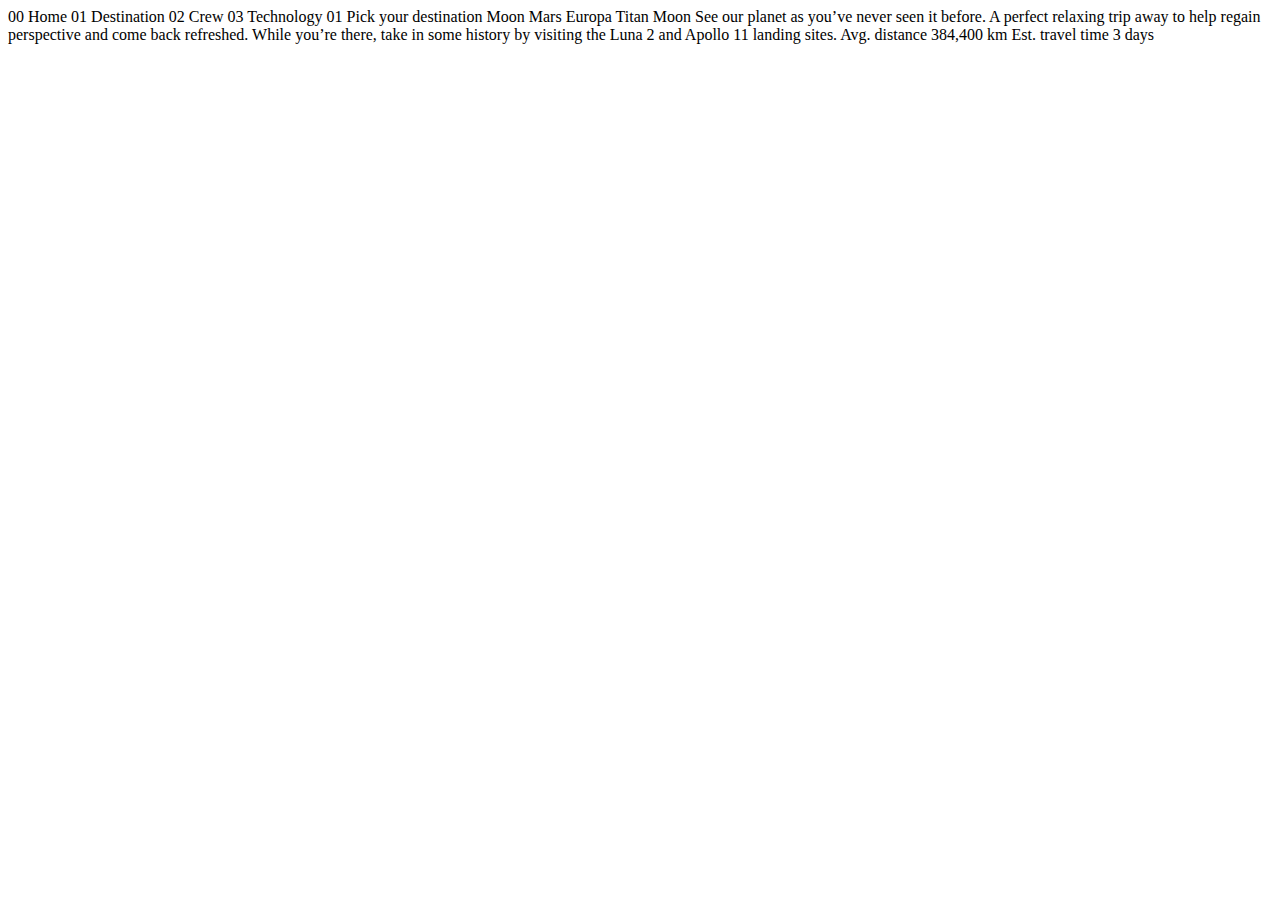
==== starter-code/destination-moon.html @ bcc38e99 "Fisrt commit" ====
<!DOCTYPE html>
<html lang="en">
<head>
  <meta charset="UTF-8">
  <meta name="viewport" content="width=device-width, initial-scale=1.0">

  <link rel="icon" type="image/png" sizes="32x32" href="./assets/favicon-32x32.png">
  
  <title>Frontend Mentor | Space tourism website</title>
</head>
<body>

  00 Home
  01 Destination
  02 Crew
  03 Technology

  01 Pick your destination

  Moon
  Mars
  Europa
  Titan

  Moon

  See our planet as you’ve never seen it before. A perfect relaxing trip away to help 
  regain perspective and come back refreshed. While you’re there, take in some history 
  by visiting the Luna 2 and Apollo 11 landing sites.

  Avg. distance
  384,400 km

  Est. travel time
  3 days
</body>
</html>
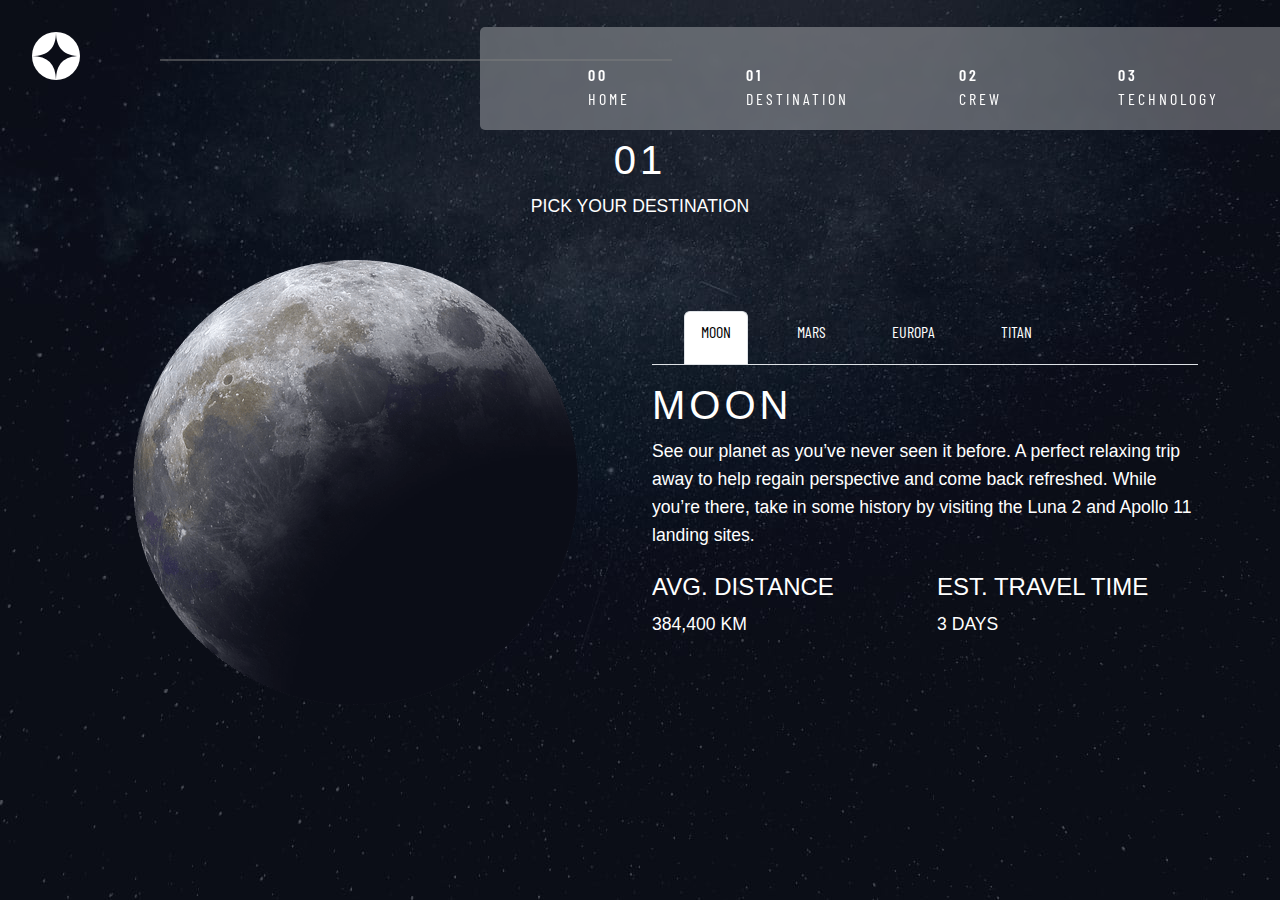
==== commit d1bc791f: "Initiate moon page" ====
--- a/starter-code/destination-moon.html
+++ b/starter-code/destination-moon.html
@@ -1,4 +1,4 @@
-<!DOCTYPE html>
+<!-- <!DOCTYPE html>
 <html lang="en">
 <head>
   <meta charset="UTF-8">
@@ -34,4 +34,105 @@
   Est. travel time
   3 days
 </body>
+</html> -->
+<!DOCTYPE html>
+<html lang="en">
+
+<head>
+  <meta charset="UTF-8" />
+  <meta name="viewport" content="width=device-width, initial-scale=1.0" />
+
+  <link rel="icon" type="image/png" sizes="32x32" href="./assets/favicon-32x32.png" />
+  <link rel="preconnect" href="https://fonts.googleapis.com">
+  <link rel="preconnect" href="https://fonts.gstatic.com" crossorigin>
+  <link
+    href="https://fonts.googleapis.com/css2?family=Barlow+Condensed:ital,wght@0,100;0,200;0,300;0,400;0,500;0,600;0,700;0,800;0,900;1,100;1,200;1,300;1,400;1,500;1,600;1,700;1,800;1,900&family=Barlow:ital,wght@0,100;0,200;0,300;0,400;0,500;0,600;0,700;0,800;0,900;1,100;1,200;1,300;1,400;1,500;1,600;1,700;1,800;1,900&family=Bellefair&display=swap"
+    rel="stylesheet">
+  <link href="https://cdn.jsdelivr.net/npm/bootstrap@5.3.3/dist/css/bootstrap.min.css" rel="stylesheet"
+    integrity="sha384-QWTKZyjpPEjISv5WaRU9OFeRpok6YctnYmDr5pNlyT2bRjXh0JMhjY6hW+ALEwIH" crossorigin="anonymous">
+
+  <link rel="stylesheet" href="styles/technology.css" />
+
+  <title>Frontend Mentor | Space tourism website</title>
+</head>
+
+<body>
+  <header>
+    <div class="container-nav">
+      <div class="img-size">
+        <img src="assets/shared/logo.svg" alt="logo" />
+      </div>
+      <div class="mark-line"></div>
+      <nav class="nav-links">
+        <ul class="nav-items">
+          <li><a href="index.html" class="nav-link"><strong>00</strong> HOME</a></li>
+          <li><a href="destination-moon.html" class="nav-link"><strong>01</strong> DESTINATION</a></li>
+          <li><a href="crew-pilot.html" class="nav-link"><strong>02</strong> CREW</a></li>
+          <li><a href="technology-vehicle.html" class="nav-link"><strong>03</strong> TECHNOLOGY</a></li>
+        </ul>
+      </nav>
+    </div>
+  </header>
+  <main>
+    <div class="container">
+      <div class="row text-center my-4">
+        <div class="col">
+          <h1>01</h1>
+          <p>PICK YOUR DESTINATION</p>
+        </div>
+      </div>
+    
+      <div class="row align-items-center">
+        <!-- Imagem da Lua -->
+        <div class="col-md-6 text-center">
+          <img src="assets/destination/image-moon.png" alt="Moon Image" class="img-fluid">
+        </div>
+    
+        <!-- Conteúdo Textual -->
+        <div class="col-md-6">
+          <div class="destination-links">
+            <ul class="nav nav-tabs mb-3">
+              <li class="nav-item">
+                <a class="nav-link active" href="#">MOON</a>
+              </li>
+              <li class="nav-item">
+                <a class="nav-link" href="#">MARS</a>
+              </li>
+              <li class="nav-item">
+                <a class="nav-link" href="#">EUROPA</a>
+              </li>
+              <li class="nav-item">
+                <a class="nav-link" href="#">TITAN</a>
+              </li>
+            </ul>
+          </div>
+    
+          <h1>MOON</h1>
+          <p>
+            See our planet as you’ve never seen it before. A perfect relaxing trip away to help regain perspective and come back refreshed. While you’re there, take in some history by visiting the Luna 2 and Apollo 11 landing sites.
+          </p>
+    
+          <!-- Detalhes de distância e tempo -->
+          <div class="row mt-4">
+            <div class="col-md-6">
+              <h4>AVG. DISTANCE</h4>
+              <p>384,400 KM</p>
+            </div>
+            <div class="col-md-6">
+              <h4>EST. TRAVEL TIME</h4>
+              <p>3 DAYS</p>
+            </div>
+          </div>
+        </div>
+      </div>
+    </div>
+    
+
+  </main>
+  <script src="https://cdn.jsdelivr.net/npm/bootstrap@5.3.3/dist/js/bootstrap.bundle.min.js"
+    integrity="sha384-YvpcrYf0tY3lHB60NNkmXc5s9fDVZLESaAA55NDzOxhy9GkcIdslK1eN7N6jIeHz"
+    crossorigin="anonymous"></script>
+  <script src="../script.js"></script>
+</body>
+
 </html>--- a/starter-code/styles/technology.css
+++ b/starter-code/styles/technology.css
@@ -0,0 +1,126 @@
+* {
+    margin: 0;
+    padding: 0;
+    box-sizing: border-box;
+    overflow: hidden;
+}
+
+body {
+    background-image: url(../assets/destination/background-destination-desktop.jpg);
+    background-repeat: no-repeat;
+    background-size: cover;
+    background-position: center;
+    background-color: black;
+    color: white;
+    font-family: Arial, Helvetica, sans-serif;
+    height: 100vh;
+}
+
+header {
+    padding: 1rem;
+}
+
+.container-nav {
+    display: flex;
+    justify-content: space-between;
+    align-items: center;
+    padding: 1rem;
+}
+.mark-line{
+    border: 1px solid rgba(128, 128, 128, 0.486);
+    width: 40%;
+    left: 10rem;
+    margin-top: 0.5rem;
+    position: absolute;
+    z-index: 1000;
+}
+.nav-links {
+    background: rgba(255, 255, 255, 0.3); /* Cor de fundo com transparência */
+    backdrop-filter: blur(10px); /* Aplica o efeito de desfoque */
+    -webkit-backdrop-filter: blur(10px);
+    padding: 20px 20px 0 20px;
+    border-radius: 5px 0px 0px 5px;
+    backdrop-filter: blur(5px);
+    position: absolute;
+    top: 1.7rem;
+    right: 0;
+    width: 50rem;
+    z-index: 999;
+}
+
+.nav-items {
+    display: flex;
+    list-style: none;
+    gap: 2rem;
+    margin: 8px 8px 0 8px;
+    letter-spacing: 3px;
+}
+.nav-items strong{
+    font-weight: 600;
+}
+
+.nav-items li a {
+    position: relative;
+}
+a.nav-link{
+    color: white;
+    text-decoration: none;
+    font-family: 'Barlow Condensed', serif;
+    font-weight: normal;
+    font-size: 16px;
+    margin-left: 2rem;
+    position: relative;
+    padding-bottom: 19px;
+}
+
+.nav-items li a.nav-link::after {
+    content: "";
+    position: absolute;
+    width: 100%;
+    transform: scaleX(0);
+    height: 2px;
+    bottom: 0;
+    left: 0;
+    background-color: white;
+    transform-origin: bottom right;
+    transition: transform 0.25s ease-out;
+    color: white;
+}
+
+.nav-items li a.nav-link:hover::after {
+    transform: scaleX(1);
+    transform-origin: bottom left;
+}
+a.nav-link:hover {
+    color: white;
+}
+h1 {
+    font-size: 2.5rem;
+    letter-spacing: 0.25rem;
+    text-transform: uppercase;
+  }
+  
+  p {
+    font-size: 1.1rem;
+    line-height: 1.6;
+  }
+  
+  .nav-link.active {
+    border-bottom: 2px solid #fff;
+  }
+  
+  .nav-link {
+    color: #ffffff;
+    text-transform: uppercase;
+    font-weight: bold;
+    padding: 0.5rem 1rem;
+  }
+  
+  .nav-link:hover {
+    color: #d0d6f9;
+  }
+  
+  .moon-img img {
+    max-width: 100%;
+    height: auto;
+  }